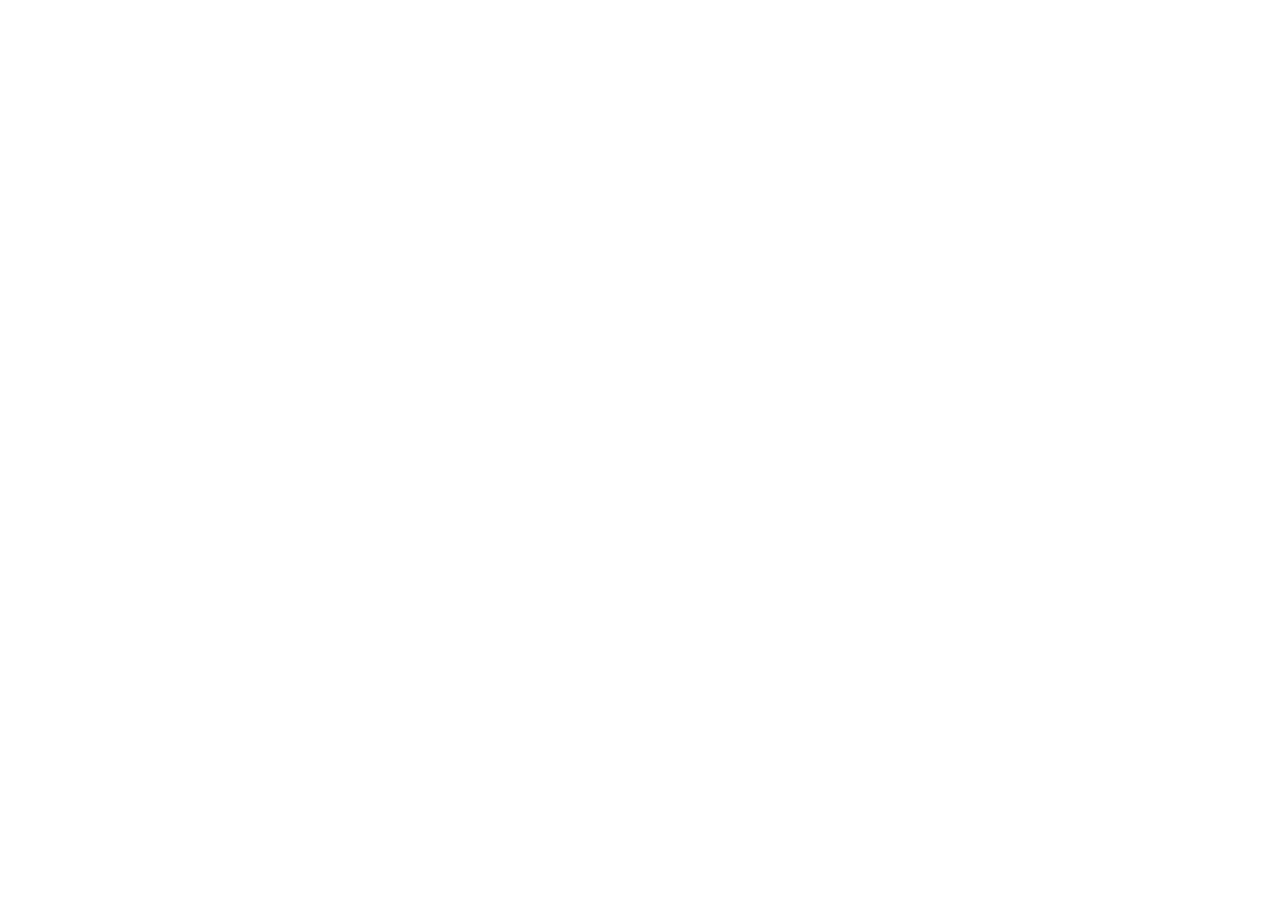
==== foundations/landing-page/index.html @ f7f69a53 "Added Landing Page project folder including html and css file and added Roboto font from Google font" ====
<!DOCTYPE html>
<html lang="en">
<head>
    <meta charset="UTF-8">
    <meta name="viewport" content="width=device-width, initial-scale=1.0">
    <title>Landing Page</title>

    <!--Roboto Font-->
    <link rel="preconnect" href="https://fonts.googleapis.com">
    <link rel="preconnect" href="https://fonts.gstatic.com" crossorigin>
    <link href="https://fonts.googleapis.com/css2?family=Roboto:ital,wght@0,100..900;1,100..900&display=swap" rel="stylesheet">

    <link rel="stylesheet" href="styles.css">
</head>
<body>
    
</body>
</html>
---- foundations/landing-page/styles.css ----
body {
    font-family: Roboto;
}
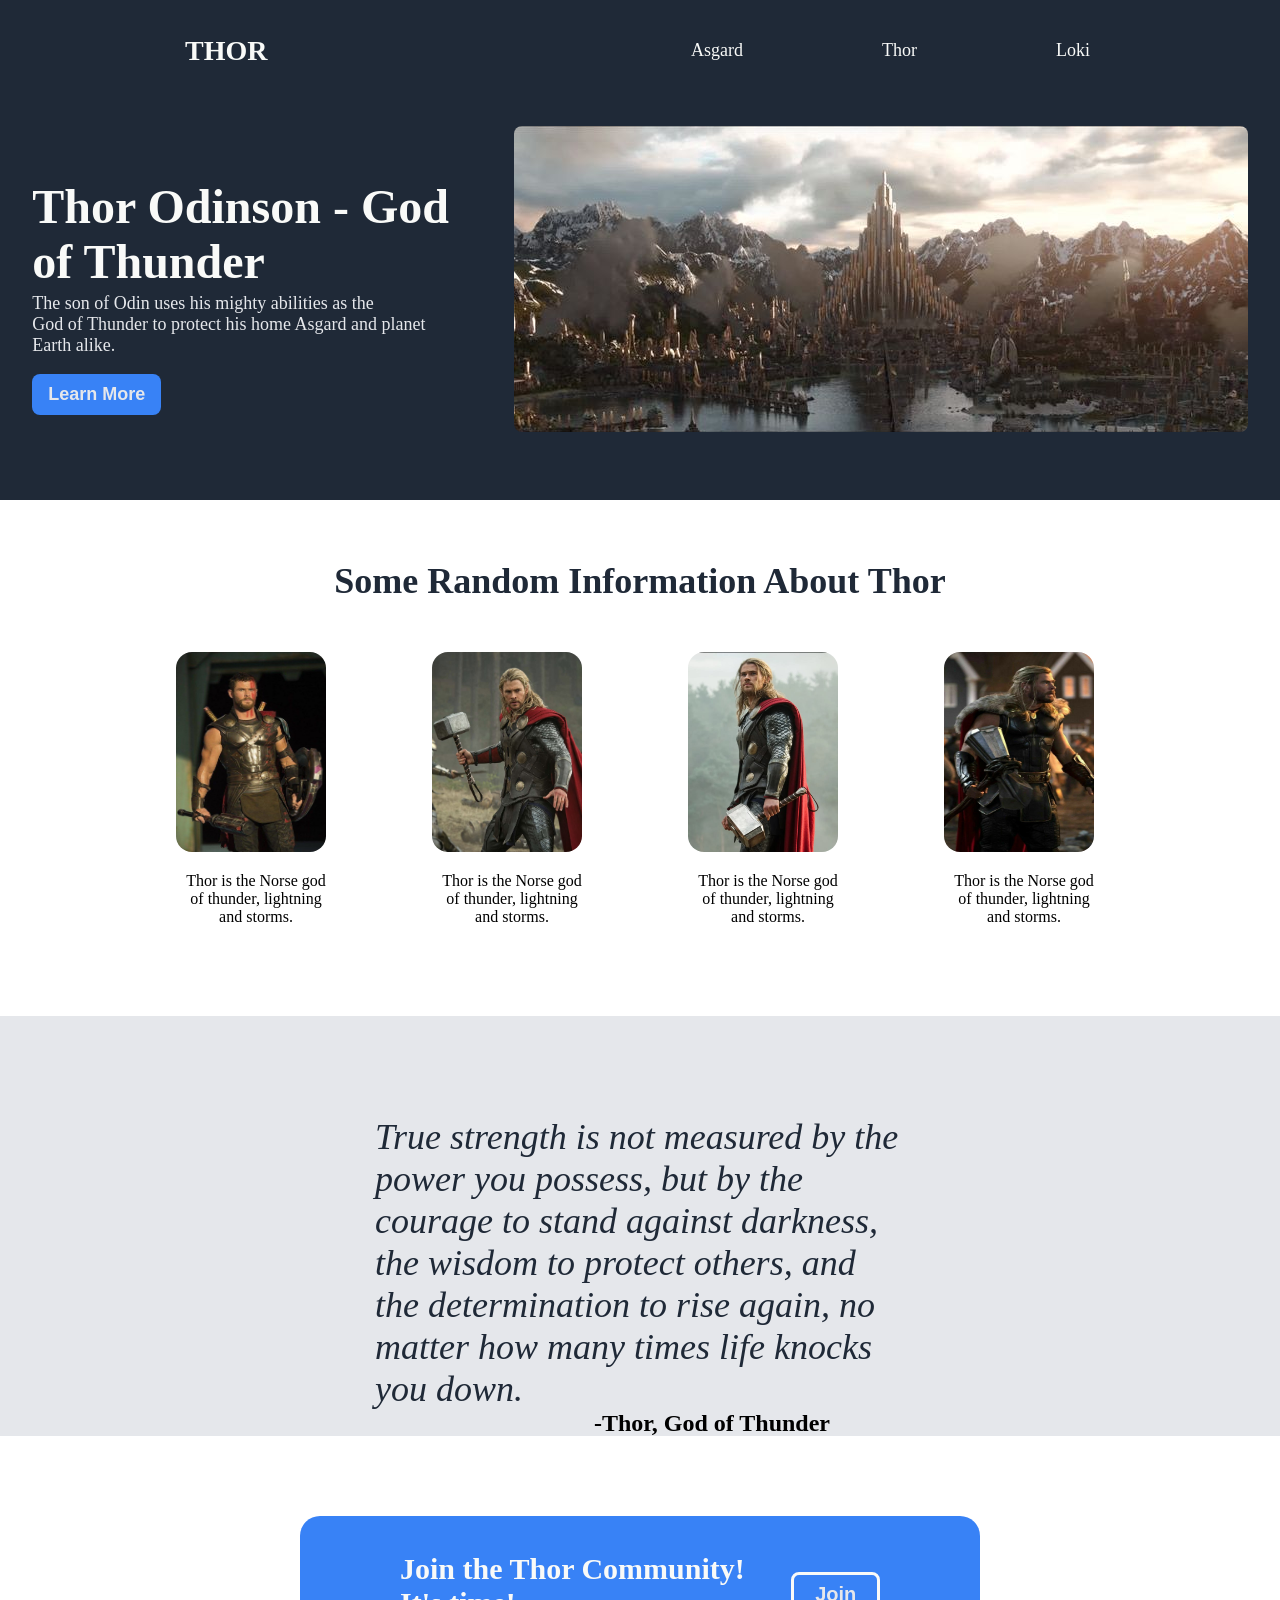
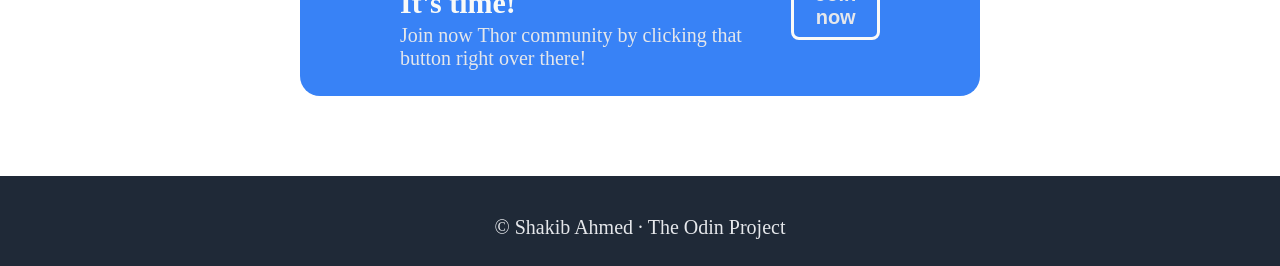
==== commit 7295a5fa: "Complete the Landing Page project based on Thor, complete the project with head, hero, information, " ====
--- a/foundations/landing-page/index.html
+++ b/foundations/landing-page/index.html
@@ -13,6 +13,73 @@
     <link rel="stylesheet" href="styles.css">
 </head>
 <body>
-    
+    <header class="header-section">
+        <div class="head">
+            <h1 class="head-logo">THOR</h1>
+            <div class="links">
+                <a href="#">Asgard</a>
+                <a href="#">Thor</a>
+                <a href="#">Loki</a>
+            </div>
+        </div>
+        <div class="hero">
+            <div class="hero-description">
+                <h1 class="hero-title">Thor Odinson - God<br>of Thunder</h1>
+                <p class="hero-text">The son of Odin uses his mighty abilities as the<br>God of Thunder to protect his home Asgard and planet<br>Earth alike.</p>
+                <button class="hero-btn">Learn More</button>
+            </div>
+            <div class="hero-img">
+                <img style="border-radius: 8px;" src="assets/asgard.jpg" alt="Asgard Image">
+            </div>
+        </div>
+    </header>
+    <div class="information-section">
+        <h1 class="info-title">Some Random Information About Thor</h1>
+        <div class="cards">
+            <div class="card">
+                <img class="card-img" src="assets/thor-1.jpg" alt="Thor Picture">
+                <p class="info-text">Thor is the Norse god<br>of thunder, lightning<br>and storms.</p>
+            </div>
+             <div class="card">
+                <img class="card-img" src="assets/thor-2.jpg" alt="Thor Picture">
+                <p class="info-text">Thor is the Norse god<br>of thunder, lightning<br>and storms.</p>
+            </div>
+             <div class="card">
+                <img class="card-img" src="assets/thor-3.jpg" alt="Thor Picture">
+                <p class="info-text">Thor is the Norse god<br>of thunder, lightning<br>and storms.</p>
+            </div>
+             <div class="card">
+                <img class="card-img" src="assets/thor-4.jpg" alt="Thor Picture">
+                <p class="info-text">Thor is the Norse god<br>of thunder, lightning<br>and storms.</p>
+            </div>
+        </div>
+
+    </div>
+    <div class="quote-section">
+        <p class="quote-text">
+            True strength is not measured by the power you possess, but by the courage to stand against darkness, the wisdom to protect others, and the determination to rise again, no matter how many times life knocks you down.
+        </p>
+        <p class="author">-Thor, God of Thunder</p>
+    </div>
+    <div class="contact-section">
+        <div class="contact">
+            <div class="contact-texts">
+                <p class="join-title">
+                    Join the Thor Community! It's time!
+                </p>
+                <p class="join-description">
+                    Join now Thor community by clicking that button right over there!
+                </p>
+            </div>
+            <div class="btn-part">
+                <button class="join-btn">Join now</button>
+            </div>
+        </div>
+    </div>
+    <footer class="footer-section">
+        <p class="footer-content">
+            &copy; Shakib Ahmed &middot; The Odin Project
+        </p>
+    </footer>
 </body>
 </html>
--- a/foundations/landing-page/styles.css
+++ b/foundations/landing-page/styles.css
@@ -1,3 +1,204 @@
 body {
     font-family: Roboto;
+    margin: 0;
+
+}
+
+.header-section {
+    background-color: #1F2937;
+    height: 500px;
+}
+
+.head {
+    display: flex;
+    justify-content: space-between;
+    align-items: center;
+    padding-top: 16px;
+}
+
+.head-logo {
+    color: #F9FAF8;
+    font-size: 28px;
+    padding-left: 185px;
+    font-weight: 900;
+}
+
+a {
+    text-decoration: none;
+    color: #F9FAF8;
+    padding-right: 135px;
+    font-size: 18px;
+}
+
+.links {
+    padding-right: 55px;
+}
+
+.hero-title {
+    font-size: 48px;
+    color: #F9FAF8;
+    font-weight: 900;
+    padding-bottom: 4px;
+    margin-bottom: 0px;
+}
+
+
+
+.hero-text {
+    font-size: 18px;
+    color: #E5E7EB;
+    font-weight: 400;
+    padding-top: 0px;
+    margin-top: 0px;
+}
+
+.hero-btn {
+    background-color: #3882F6;
+    border: none;
+    border-radius: 8px;
+    padding-top: 10px;
+    padding-bottom: 10px;
+    padding-left: 16px;
+    padding-right: 16px;
+    font-size: 18px;
+    font-weight: 700;
+    color: #E5E7EB;
+}
+
+.hero {
+    display: flex;
+    justify-content: space-around;
+    align-items: center;
+    margin-top: 40px;
+}
+
+.information-section {
+    padding-left: 80px;
+    padding-right: 80px;
+    height: 420px;
+}
+.info-title {
+    font-size: 36px;
+    color: #1F2937;
+    font-weight: 900;
+    text-align: center;
+    margin-top: 60px;
+    margin-bottom: 50px;
+}
+
+.card {
+    width: 160px;
+}
+.card-img {
+    width: 150px;
+    height: 200px;
+    border-radius: 16px;
+    
+}
+
+.info-text {
+    font-size: 18;
+    font-weight: 400;
+    display: block;
+    text-align: center;
+    
+}
+
+.cards{
+    display: flex;
+    justify-content: space-evenly;
+}
+
+.quote-section {
+    padding-left: 200px;
+    padding-right: 200px;
+    height: 420px;
+    background-color: #E5E7EB;
+}
+
+.quote-text {
+    font-size: 36px;
+    color: #1F2937;
+    font-weight: 300;
+    font-style: italic;
+    padding-top: 100px;
+    padding-left: 175px;
+    padding-right: 175px;
+    margin-bottom: 0px;
+
+}
+
+.author {
+    font-weight: 800;
+    font-size: 24px;
+    text-align: right;
+    padding-right: 250px;
+    margin-top: 0px;
+}
+
+.contact-section {
+    height: 240px;
+}
+
+
+.contact {
+    background-color: #3882F6;
+    margin-right: 300px;
+    margin-left: 300px;
+    margin-top: 80px;
+    margin-bottom: 80px;
+    height: 180px;
+    border-radius: 20px;
+    display: flex;
+    align-items: center;
+    justify-content: space-between;
+}
+
+
+.join-title {
+    font-size: 30px;
+    color: #F9FAF8;
+    font-weight: 700;
+    margin-bottom: 0px;
+}
+
+.join-description {
+    font-size: 20px;
+    margin-top: 4px;
+    font-weight: 400;
+    color: #E5E7EB;
+}
+
+.contact-texts {
+    margin-left: 100px;
+}
+
+.btn-part {
+    margin-right: 100px;
+}
+
+.join-btn {
+    background-color: #3882F6;
+    border: 3px solid #F9FAF8;
+    padding-left: 14px;
+    padding-right: 14px;
+    padding-top: 8px;
+    padding-bottom: 8px;
+    font-size: 20px;
+    color: #E5E7EB;
+    font-weight: 700;
+    border-radius: 8px;
+}
+
+.footer-section {
+    height: 90px;
+    background-color: #1F2937;
+}
+
+.footer-content {
+    color: #E5E7EB;
+    font-size: 20px;
+    text-align: center;
+    font-weight: 500;
+    padding-top: 40px;
 }
